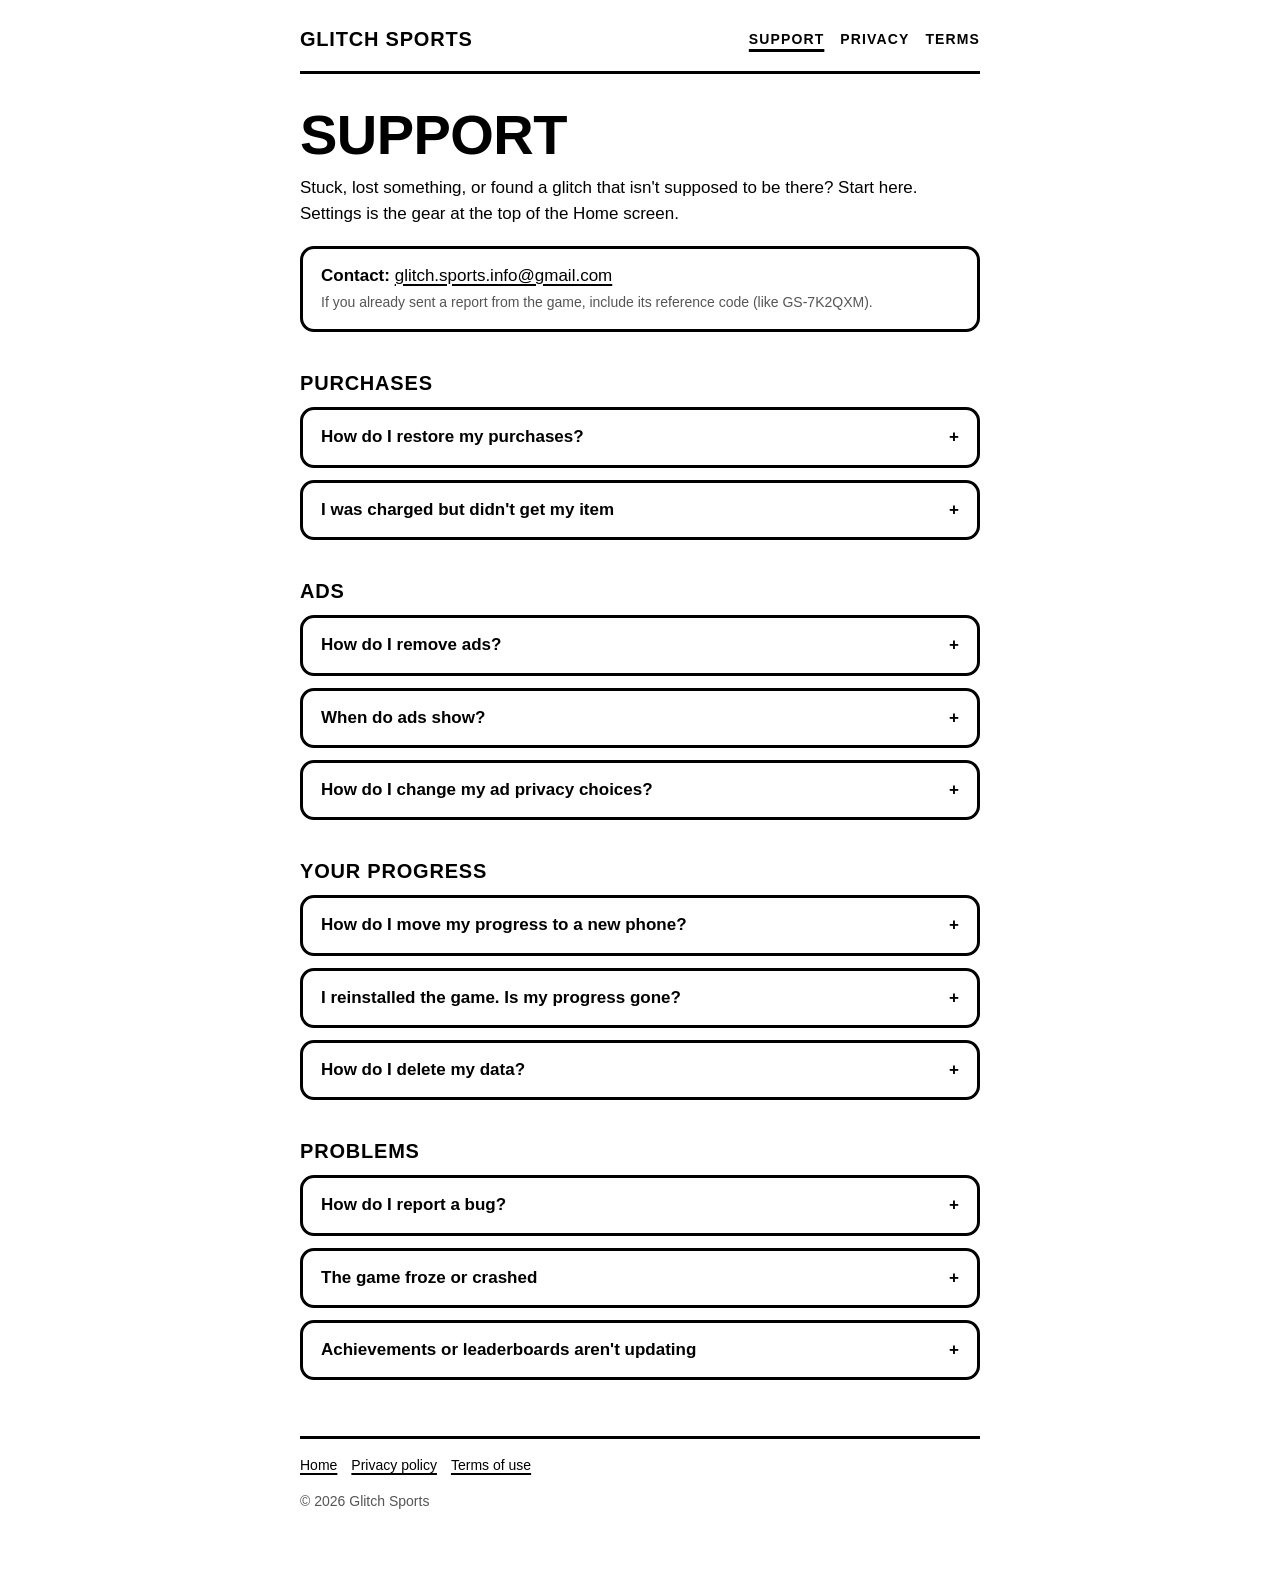
==== support.html @ 82ea89f9 "Glitch Sports website" ====
<!doctype html>
<html lang="en">
<head>
<meta charset="utf-8">
<meta name="viewport" content="width=device-width, initial-scale=1, viewport-fit=cover">
<title>Support · Glitch Sports</title>
<meta name="description" content="Help with Glitch Sports: restore purchases, move to a new phone, delete your data, ads, and reporting bugs.">
<link rel="stylesheet" href="style.css">
</head>
<body>
<div class="wrap">
  <header class="bar">
    <a class="brand" href="index.html">Glitch Sports</a>
    <nav class="nav" aria-label="Site">
      <a href="support.html" aria-current="page">Support</a>
      <a href="privacy.html">Privacy</a>
      <a href="terms.html">Terms</a>
    </nav>
  </header>

  <main>
    <h1>Support</h1>
    <p>Stuck, lost something, or found a glitch that isn't supposed to be there? Start here. Settings is the gear
    at the top of the Home screen.</p>

    <div class="box">
      <p><strong>Contact:</strong> <a href="mailto:glitch.sports.info@gmail.com">glitch.sports.info@gmail.com</a><br>
      <span class="muted small">If you already sent a report from the game, include its reference code (like GS-7K2QXM).</span></p>
    </div>

    <h2>Purchases</h2>

    <details>
      <summary>How do I restore my purchases?</summary>
      <p>Make sure you're signed in to the App Store with the Apple ID you bought with, then tap
      <strong>Restore purchases</strong> in either place:</p>
      <ul>
        <li><span class="path">Settings &rarr; Purchases &rarr; Restore purchases</span></li>
        <li>the bottom of the <strong>Shop</strong> (the bag icon on Home)</li>
      </ul>
      <p>The game lists what it restored, or says "No purchases to restore" if that Apple ID has none.</p>
    </details>

    <details>
      <summary>I was charged but didn't get my item</summary>
      <p>Try Restore purchases first (above). Purchases waiting for approval (for example Ask to Buy) unlock as
      soon as they're approved. For refunds, use Apple's <a href="https://reportaproblem.apple.com">reportaproblem.apple.com</a>;
      we can't issue refunds ourselves.</p>
    </details>

    <h2>Ads</h2>

    <details>
      <summary>How do I remove ads?</summary>
      <p>Buy <strong>Remove Ads</strong> in <span class="path">Settings &rarr; Purchases</span> or in the Shop
      (the <strong>Everything Bundle</strong> includes it too). It stops all full-screen ads for good. Rewarded ads
      (the ones you choose to watch for an extra) stay available, and you keep all your trophies.</p>
    </details>

    <details>
      <summary>When do ads show?</summary>
      <p>Never during a game. Full-screen ads only appear when you tap Play again or go back to the menu after a game
      or run, and new players don't see any for their first couple of sessions.
      Ads are limited to family-friendly content.</p>
    </details>

    <details>
      <summary>How do I change my ad privacy choices?</summary>
      <p>Where your region requires it, <span class="path">Settings &rarr; Privacy &rarr; Ad privacy choices</span>
      reopens Google's consent form. To allow or stop tracking, use
      <span class="path">Settings &rarr; Privacy &rarr; Tracking &amp; app settings</span>, which opens the game's
      page in the iOS Settings app.</p>
    </details>

    <h2>Your progress</h2>

    <details>
      <summary>How do I move my progress to a new phone?</summary>
      <p>Your progress backs up to the cloud automatically after each game (check
      <span class="path">Settings &rarr; Cloud save</span>; it should say "Saved to the cloud"). To get it on a new
      phone, link it one of two ways <strong>on your old phone first</strong>:</p>
      <ol>
        <li><strong>Game Center:</strong> be signed in to Game Center on the old phone and open the game while online,
          so your save is linked. On the new phone, sign in to the same Game Center account and open the game: Home
          shows <strong>"Saved game found"</strong>. Tap <strong>Restore</strong>. (You can also find
          <strong>Restore saved game</strong> in <span class="path">Settings &rarr; Cloud save</span>.)</li>
        <li><strong>Sign in with Apple:</strong> on the old phone, tap
          <span class="path">Settings &rarr; Cloud save &rarr; Save my progress</span> and sign in. On the new phone,
          tap <strong>Save my progress</strong> again with the same Apple ID: your saved game is merged in. No name
          or email is shared with us.</li>
      </ol>
      <p>When two saves meet, nothing is lost: for every stat and item, the higher progress wins. Purchases come back
      separately with <strong>Restore purchases</strong>.</p>
    </details>

    <details>
      <summary>I reinstalled the game. Is my progress gone?</summary>
      <p>Usually not. The game remembers your anonymous player on this iPhone even after you delete it, so after
      reinstalling, open the game while online and your cloud save comes back. If it doesn't, use the Game Center or
      Sign in with Apple steps above.</p>
    </details>

    <details>
      <summary>How do I delete my data?</summary>
      <p>Go to <span class="path">Settings &rarr; Cloud save &rarr; Delete my data</span>. This deletes everything
      our server keeps about you (anonymous player id, cloud save, gameplay history, gifts and purchase records). It
      can't be undone. Turn on <strong>Also reset this device</strong> if you want to start the game over on this
      phone too. Your purchases stay with your Apple ID. Details are in the <a href="privacy.html#delete">Privacy
      Policy</a>.</p>
      <p>Can't open the game any more? Email <a href="mailto:glitch.sports.info@gmail.com">glitch.sports.info@gmail.com</a> with a "Report a
      problem" reference code or your Game Center nickname so we can find your data.</p>
    </details>

    <h2>Problems</h2>

    <details>
      <summary>How do I report a bug?</summary>
      <p>In the game: <span class="path">Settings &rarr; Help &rarr; Report a problem</span>. Tell us what happened
      in a sentence or two. Leave <strong>Include recent activity</strong> on to send the last screens you visited
      and any errors the game noticed (no names or emails), which helps us a lot. You'll get a reference code like
      GS-7K2QXM. It works offline too: the report sends itself next time you're online.</p>
      <p>Please don't put your name, email or other personal details in the message.</p>
    </details>

    <details>
      <summary>The game froze or crashed</summary>
      <p>Crash reports reach us automatically, so we usually know. If it keeps happening, restart your iPhone, update
      to the latest version of the game, and send a <strong>Report a problem</strong> describing what you were doing.</p>
    </details>

    <details>
      <summary>Achievements or leaderboards aren't updating</summary>
      <p>Check you're signed in to Game Center (iOS Settings app &rarr; Game Center). The game sends achievements and
      scores when you're back on the menus, not mid-game. <span class="path">Settings &rarr; Game Center</span> in the
      game shows your awards and ranks.</p>
    </details>
  </main>

  <footer>
    <p><a href="index.html">Home</a><a href="privacy.html">Privacy policy</a><a href="terms.html">Terms of use</a></p>
    <p>&copy; 2026 Glitch Sports</p>
  </footer>
</div>
</body>
</html>
---- style.css ----
/* Glitch Sports website: black & white, bold, minimal. No external fonts or scripts. */
:root {
  --ink: #000;
  --paper: #fff;
  --muted: #555;
  --line: 3px;
  --radius: 14px;
  color-scheme: light;
}

* { box-sizing: border-box; }

html { -webkit-text-size-adjust: 100%; }

body {
  margin: 0;
  background: var(--paper);
  color: var(--ink);
  font-family: -apple-system, BlinkMacSystemFont, "SF Pro Text", "Helvetica Neue", Helvetica, Arial, sans-serif;
  font-size: 17px;
  line-height: 1.55;
}

.wrap {
  max-width: 720px;
  margin: 0 auto;
  padding: 24px 20px 64px;
}

/* Top bar */
.bar {
  display: flex;
  flex-wrap: wrap;
  align-items: center;
  justify-content: space-between;
  gap: 12px;
  padding-bottom: 16px;
  border-bottom: var(--line) solid var(--ink);
  margin-bottom: 32px;
}
.brand {
  font-weight: 900;
  font-size: 20px;
  letter-spacing: 0.04em;
  text-transform: uppercase;
  text-decoration: none;
  color: var(--ink);
}
.nav { display: flex; flex-wrap: wrap; gap: 6px 16px; }
.nav a {
  color: var(--ink);
  font-weight: 800;
  font-size: 14px;
  text-transform: uppercase;
  letter-spacing: 0.08em;
  text-decoration: none;
}
.nav a:hover, .nav a[aria-current="page"] { text-decoration: underline; text-decoration-thickness: 3px; text-underline-offset: 5px; }

/* Type */
h1 {
  font-size: clamp(34px, 9vw, 56px);
  line-height: 1.02;
  font-weight: 900;
  text-transform: uppercase;
  letter-spacing: -0.01em;
  margin: 0 0 12px;
}
h2 {
  font-size: 20px;
  font-weight: 900;
  text-transform: uppercase;
  letter-spacing: 0.04em;
  margin: 36px 0 8px;
}
h3 { font-size: 17px; font-weight: 800; margin: 20px 0 4px; }
p, ul, ol { margin: 0 0 14px; }
ul, ol { padding-left: 22px; }
li { margin-bottom: 6px; }
a { color: var(--ink); text-decoration-thickness: 2px; text-underline-offset: 3px; }
strong { font-weight: 800; }
.muted { color: var(--muted); }
.small { font-size: 14px; }

/* Landing */
.hero { padding: 24px 0 8px; }
.glitch {
  display: inline-block;
  text-shadow: 3px 0 0 rgba(0, 0, 0, 0.18), -3px 0 0 rgba(0, 0, 0, 0.08);
}
.pitch { font-size: 20px; font-weight: 600; max-width: 30em; margin-bottom: 28px; }

.badge {
  display: inline-flex;
  align-items: center;
  gap: 10px;
  background: var(--ink);
  color: var(--paper);
  text-decoration: none;
  border-radius: 12px;
  padding: 12px 22px;
  font-weight: 800;
  font-size: 17px;
  min-height: 52px;
}
.badge small { display: block; font-size: 11px; font-weight: 600; letter-spacing: 0.04em; }
.badge:hover { opacity: 0.85; }

/* Cards */
.cards {
  display: grid;
  grid-template-columns: repeat(auto-fit, minmax(190px, 1fr));
  gap: 14px;
  margin: 40px 0 0;
}
.card {
  display: block;
  border: var(--line) solid var(--ink);
  border-radius: var(--radius);
  padding: 16px 18px;
  text-decoration: none;
  color: var(--ink);
}
.card strong { display: block; text-transform: uppercase; letter-spacing: 0.04em; font-weight: 900; }
.card span { font-size: 14px; color: var(--muted); }
.card:hover { background: var(--ink); color: var(--paper); }
.card:hover span { color: #ccc; }

.box {
  border: var(--line) solid var(--ink);
  border-radius: var(--radius);
  padding: 14px 18px;
  margin: 18px 0;
}
.box p:last-child, .box ul:last-child { margin-bottom: 0; }

/* Data table: scrolls on its own on narrow screens */
.table-scroll { overflow-x: auto; margin: 0 0 16px; }
table { border-collapse: collapse; width: 100%; min-width: 520px; font-size: 15px; }
th, td { text-align: left; vertical-align: top; padding: 8px 10px; border-bottom: 2px solid var(--ink); }
th { font-weight: 900; text-transform: uppercase; font-size: 12px; letter-spacing: 0.08em; }

/* FAQ */
details {
  border: var(--line) solid var(--ink);
  border-radius: var(--radius);
  padding: 0 18px;
  margin: 0 0 12px;
}
summary {
  cursor: pointer;
  font-weight: 800;
  padding: 14px 0;
  list-style: none;
}
summary::-webkit-details-marker { display: none; }
summary::after { content: "+"; float: right; font-weight: 900; }
details[open] summary::after { content: "\2013"; }
details > *:not(summary) { margin-top: 0; }
details[open] { padding-bottom: 6px; }

.path {
  font-weight: 800;
  white-space: nowrap;
}

footer {
  margin-top: 56px;
  padding-top: 16px;
  border-top: var(--line) solid var(--ink);
  font-size: 14px;
  color: var(--muted);
}
footer a { color: var(--ink); margin-right: 14px; }
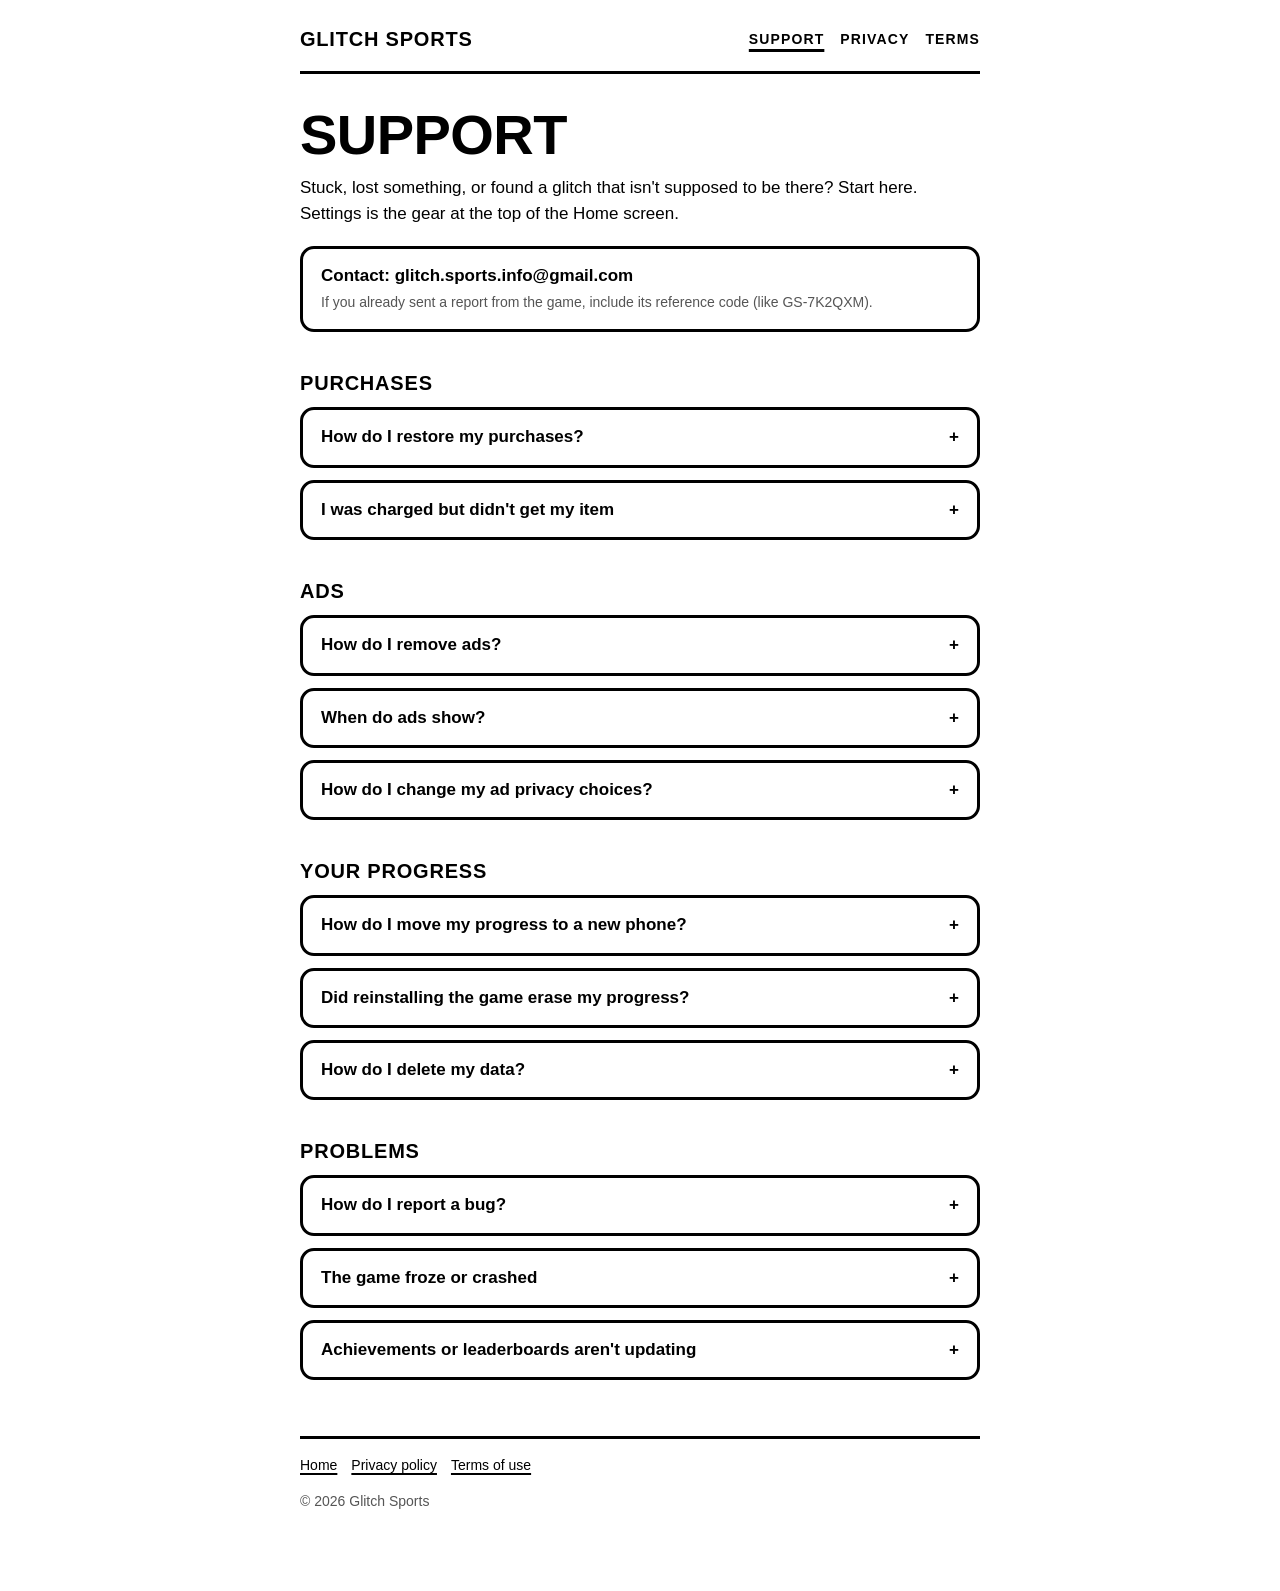
==== commit 6c06ae99: "Support: email links without underline, clearer reinstall question; paths wrap on small phones" ====
--- a/support.html
+++ b/support.html
@@ -94,7 +94,7 @@
     </details>
 
     <details>
-      <summary>I reinstalled the game. Is my progress gone?</summary>
+      <summary>Did reinstalling the game erase my progress?</summary>
       <p>Usually not. The game remembers your anonymous player on this iPhone even after you delete it, so after
       reinstalling, open the game while online and your cloud save comes back. If it doesn't, use the Game Center or
       Sign in with Apple steps above.</p>
--- a/style.css
+++ b/style.css
@@ -78,6 +78,7 @@
 ul, ol { padding-left: 22px; }
 li { margin-bottom: 6px; }
 a { color: var(--ink); text-decoration-thickness: 2px; text-underline-offset: 3px; }
+a[href^="mailto:"] { text-decoration: none; font-weight: 700; }
 strong { font-weight: 800; }
 .muted { color: var(--muted); }
 .small { font-size: 14px; }
@@ -163,6 +164,8 @@
   font-weight: 800;
   white-space: nowrap;
 }
+/* Small phones: long menu paths may wrap rather than push the page sideways. */
+@media (max-width: 420px) { .path { white-space: normal; } }
 
 footer {
   margin-top: 56px;
